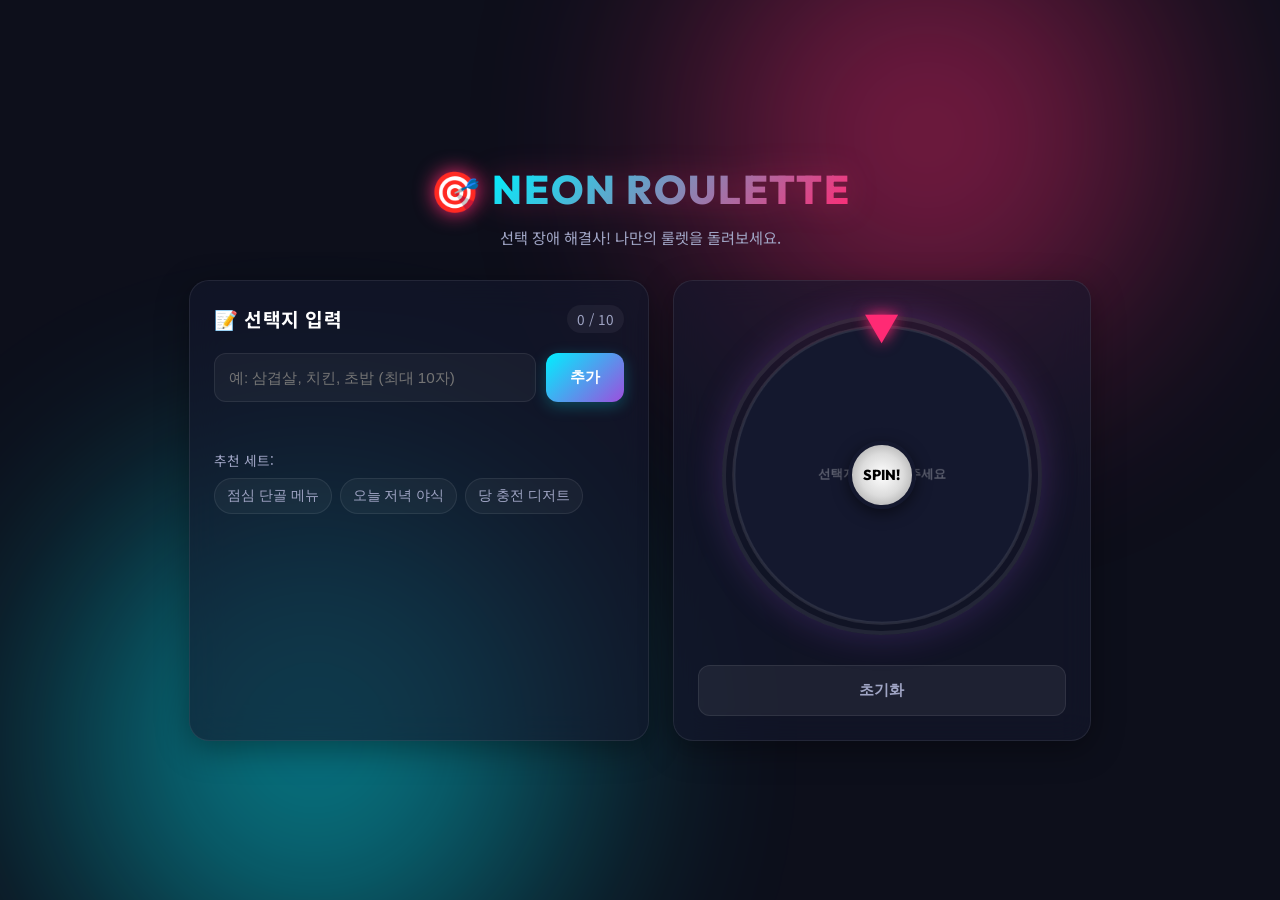
==== index.html @ 4421aa57 "Initial commit - 네온 커스텀 룰렛 푸드픽커" ====
<!DOCTYPE html>
<html lang="ko">
<head>
  <meta charset="UTF-8">
  <meta name="viewport" content="width=device-width, initial-scale=1.0">
  <title>네온 커스텀 룰렛 - 오늘 뭐 먹지?</title>
  <!-- Google Fonts -->
  <link rel="preconnect" href="https://fonts.googleapis.com">
  <link rel="preconnect" href="https://fonts.gstatic.com" crossorigin>
  <link href="https://fonts.googleapis.com/css2?family=Outfit:wght@300;400;600;800&family=Noto+Sans+KR:wght@300;400;700;900&display=swap" rel="stylesheet">
  <link rel="stylesheet" href="style.css">
</head>
<body>
  <div class="glass-bg-container">
    <div class="glow-orb orb-1"></div>
    <div class="glow-orb orb-2"></div>
  </div>

  <div class="app-container">
    <header class="app-header">
      <div class="logo">
        <span class="emoji">🎯</span>
        <h1>NEON ROULETTE</h1>
      </div>
      <p class="subtitle">선택 장애 해결사! 나만의 룰렛을 돌려보세요.</p>
    </header>

    <main class="main-content">
      <!-- Input Section -->
      <section class="setup-section glass-panel">
        <div class="panel-header">
          <h2>📝 선택지 입력</h2>
          <span class="counter" id="item-count">0 / 10</span>
        </div>
        
        <div class="input-group">
          <input type="text" id="menu-input" placeholder="예: 삼겹살, 치킨, 초밥 (최대 10자)" maxlength="10">
          <button id="add-btn" class="btn btn-primary">추가</button>
        </div>

        <ul class="menu-list" id="menu-list">
          <!-- Dynamically added items go here -->
        </ul>

        <div class="preset-container">
          <span class="preset-label">추천 세트:</span>
          <div class="preset-tags">
            <button class="preset-tag" data-preset="lunch">점심 단골 메뉴</button>
            <button class="preset-tag" data-preset="dinner">오늘 저녁 야식</button>
            <button class="preset-tag" data-preset="snack">당 충전 디저트</button>
          </div>
        </div>
      </section>

      <!-- Roulette Section -->
      <section class="wheel-section glass-panel">
        <div class="wheel-container">
          <div class="wheel-pointer">▼</div>
          <canvas id="wheel-canvas" width="400" height="400"></canvas>
          <button id="spin-btn" class="wheel-center-btn">SPIN!</button>
        </div>

        <div class="action-buttons">
          <button id="reset-btn" class="btn btn-secondary">초기화</button>
          <button id="share-btn" class="btn btn-share" style="display: none;">결과 공유</button>
        </div>
      </section>
    </main>
  </div>

  <!-- Result Modal -->
  <div class="modal" id="result-modal">
    <div class="modal-content glass-panel">
      <div class="modal-header">
        <span class="celebrate-emoji">🎉</span>
        <h2>오늘의 선택!</h2>
      </div>
      <div class="result-display" id="result-name">짜장면</div>
      <p class="result-message">고민하지 말고 바로 맛있게 드세요!</p>
      
      <!-- Partner Recommendation -->
      <div class="partners-recommend" id="partners-section">
        <p class="rec-title">🛒 오늘 요리해 볼까요?</p>
        <a href="#" id="rec-link" target="_blank" class="rec-btn">
          <span id="rec-item-name">밀키트</span> 로켓프레시 최저가 보기 ➔
        </a>
      </div>

      <div class="modal-footer">
        <button id="close-modal" class="btn btn-primary">다시 돌리기</button>
      </div>
    </div>
  </div>

  <!-- JS -->
  <script src="app.js"></script>
</body>
</html>
---- style.css ----
:root {
  --bg-color: #0d0f1b;
  --panel-bg: rgba(20, 24, 46, 0.6);
  --border: rgba(255, 255, 255, 0.08);
  --neon-pink: #ff2a74;
  --neon-blue: #00f0ff;
  --neon-purple: #9d4edd;
  --text: #ffffff;
  --muted: #a0a5c5;
  --shadow: 0 8px 32px 0 rgba(0, 0, 0, 0.37);
  --r: 20px;
  --font-title: 'Outfit', 'Noto Sans KR', sans-serif;
  --font-body: 'Noto Sans KR', sans-serif;
}

* {
  margin: 0;
  padding: 0;
  box-sizing: border-box;
}

body {
  background-color: var(--bg-color);
  color: var(--text);
  font-family: var(--font-body);
  min-height: 100vh;
  display: flex;
  justify-content: center;
  align-items: center;
  overflow-x: hidden;
  position: relative;
}

/* Glassmorphism Background Orbs */
.glass-bg-container {
  position: fixed;
  top: 0;
  left: 0;
  width: 100vw;
  height: 100vh;
  z-index: -1;
  overflow: hidden;
}

.glow-orb {
  position: absolute;
  border-radius: 50%;
  filter: blur(120px);
  opacity: 0.45;
  animation: orbFloat 20s infinite alternate ease-in-out;
}

.orb-1 {
  width: 450px;
  height: 450px;
  background: var(--neon-pink);
  top: -10%;
  right: 10%;
}

.orb-2 {
  width: 500px;
  height: 500px;
  background: var(--neon-blue);
  bottom: -10%;
  left: 5%;
  animation-delay: -5s;
}

@keyframes orbFloat {
  0% { transform: translate(0, 0) scale(1); }
  100% { transform: translate(50px, 30px) scale(1.15); }
}

/* App Container */
.app-container {
  width: 100%;
  max-width: 950px;
  padding: 24px;
  display: flex;
  flex-direction: column;
  gap: 24px;
  z-index: 1;
}

.app-header {
  text-align: center;
  margin-bottom: 8px;
}

.logo {
  display: inline-flex;
  align-items: center;
  gap: 12px;
  margin-bottom: 8px;
}

.logo .emoji {
  font-size: 2.5rem;
  filter: drop-shadow(0 0 10px var(--neon-pink));
}

.logo h1 {
  font-family: var(--font-title);
  font-size: 2.5rem;
  font-weight: 800;
  letter-spacing: 2px;
  background: linear-gradient(135deg, var(--neon-blue), var(--neon-pink));
  -webkit-background-clip: text;
  -webkit-text-fill-color: transparent;
  filter: drop-shadow(0 0 15px rgba(255, 42, 116, 0.3));
}

.subtitle {
  color: var(--muted);
  font-size: 0.95rem;
}

/* Main Content */
.main-content {
  display: grid;
  grid-template-columns: 1.1fr 1fr;
  gap: 24px;
}

@media (max-width: 768px) {
  .main-content {
    grid-template-columns: 1fr;
  }
}

/* Glass Panels */
.glass-panel {
  background: var(--panel-bg);
  backdrop-filter: blur(16px);
  -webkit-backdrop-filter: blur(16px);
  border: 1px solid var(--border);
  border-radius: var(--r);
  padding: 24px;
  box-shadow: var(--shadow);
  display: flex;
  flex-direction: column;
  gap: 20px;
}

.panel-header {
  display: flex;
  justify-content: space-between;
  align-items: center;
}

.panel-header h2 {
  font-size: 1.2rem;
  font-weight: 700;
  letter-spacing: 0.5px;
}

.counter {
  font-size: 0.85rem;
  color: var(--muted);
  background: rgba(255, 255, 255, 0.05);
  padding: 4px 10px;
  border-radius: 20px;
}

/* Setup Section */
.input-group {
  display: flex;
  gap: 10px;
}

.input-group input {
  flex: 1;
  background: rgba(255, 255, 255, 0.04);
  border: 1px solid var(--border);
  border-radius: 12px;
  padding: 14px;
  color: #fff;
  font-size: 0.95rem;
  outline: none;
  transition: all 0.3s ease;
}

.input-group input:focus {
  border-color: var(--neon-blue);
  box-shadow: 0 0 10px rgba(0, 240, 255, 0.2);
}

/* Buttons */
.btn {
  border: none;
  border-radius: 12px;
  font-size: 0.95rem;
  font-weight: 700;
  cursor: pointer;
  transition: all 0.3s ease;
  display: inline-flex;
  justify-content: center;
  align-items: center;
}

.btn-primary {
  background: linear-gradient(135deg, var(--neon-blue), var(--neon-purple));
  color: #fff;
  padding: 14px 24px;
  box-shadow: 0 4px 15px rgba(0, 240, 255, 0.25);
}

.btn-primary:hover {
  transform: translateY(-2px);
  box-shadow: 0 6px 20px rgba(0, 240, 255, 0.4);
}

.btn-secondary {
  background: rgba(255, 255, 255, 0.06);
  color: var(--muted);
  padding: 14px 20px;
  border: 1px solid var(--border);
}

.btn-secondary:hover {
  background: rgba(255, 255, 255, 0.1);
  color: #fff;
}

/* Menu List */
.menu-list {
  list-style: none;
  display: flex;
  flex-direction: column;
  gap: 8px;
  max-height: 250px;
  overflow-y: auto;
  padding-right: 4px;
}

.menu-list::-webkit-scrollbar {
  width: 6px;
}

.menu-list::-webkit-scrollbar-thumb {
  background: rgba(255, 255, 255, 0.1);
  border-radius: 10px;
}

.menu-item {
  display: flex;
  justify-content: space-between;
  align-items: center;
  background: rgba(255, 255, 255, 0.03);
  border: 1px solid var(--border);
  padding: 10px 14px;
  border-radius: 10px;
  animation: slideIn 0.3s ease forwards;
}

@keyframes slideIn {
  from { opacity: 0; transform: translateY(10px); }
  to { opacity: 1; transform: translateY(0); }
}

.menu-item-text {
  font-size: 0.95rem;
}

.delete-btn {
  background: transparent;
  border: none;
  color: rgba(255, 255, 255, 0.3);
  font-size: 1.1rem;
  cursor: pointer;
  transition: color 0.2s;
  line-height: 1;
}

.delete-btn:hover {
  color: var(--neon-pink);
}

/* Presets */
.preset-container {
  margin-top: 8px;
}

.preset-label {
  font-size: 0.85rem;
  color: var(--muted);
  display: block;
  margin-bottom: 8px;
}

.preset-tags {
  display: flex;
  flex-wrap: wrap;
  gap: 8px;
}

.preset-tag {
  background: rgba(255, 255, 255, 0.04);
  border: 1px solid var(--border);
  color: var(--muted);
  padding: 8px 12px;
  border-radius: 20px;
  font-size: 0.85rem;
  cursor: pointer;
  transition: all 0.2s ease;
}

.preset-tag:hover {
  background: rgba(255, 255, 255, 0.08);
  border-color: var(--neon-blue);
  color: #fff;
}

/* Wheel Section */
.wheel-section {
  justify-content: center;
  align-items: center;
}

.wheel-container {
  position: relative;
  width: 320px;
  height: 320px;
  margin: 10px auto;
}

.wheel-pointer {
  position: absolute;
  top: -15px;
  left: 50%;
  transform: translateX(-50%);
  font-size: 2.2rem;
  color: var(--neon-pink);
  z-index: 10;
  text-shadow: 0 0 15px var(--neon-pink);
}

#wheel-canvas {
  width: 100%;
  height: 100%;
  border-radius: 50%;
  box-shadow: 0 0 35px rgba(157, 78, 221, 0.25);
  border: 4px solid var(--border);
}

.wheel-center-btn {
  position: absolute;
  top: 50%;
  left: 50%;
  transform: translate(-50%, -50%);
  width: 68px;
  height: 68px;
  background: radial-gradient(circle, #fff 0%, #dcdcdc 50%, #999 100%);
  border: 4px solid #14182e;
  border-radius: 50%;
  font-weight: 800;
  font-family: var(--font-title);
  font-size: 0.9rem;
  color: #000;
  cursor: pointer;
  box-shadow: 0 4px 15px rgba(0, 0, 0, 0.5);
  transition: transform 0.1s;
  z-index: 5;
}

.wheel-center-btn:active {
  transform: translate(-50%, -50%) scale(0.95);
}

.action-buttons {
  display: flex;
  gap: 12px;
  width: 100%;
}

.action-buttons .btn {
  flex: 1;
}

/* Modal */
.modal {
  position: fixed;
  top: 0;
  left: 0;
  width: 100vw;
  height: 100vh;
  background: rgba(13, 15, 27, 0.85);
  z-index: 100;
  display: flex;
  justify-content: center;
  align-items: center;
  opacity: 0;
  pointer-events: none;
  transition: opacity 0.4s ease;
}

.modal.show {
  opacity: 1;
  pointer-events: auto;
}

.modal-content {
  width: 90%;
  max-width: 420px;
  text-align: center;
  animation: modalPop 0.4s cubic-bezier(0.175, 0.885, 0.32, 1.275) forwards;
}

@keyframes modalPop {
  from { transform: scale(0.85); opacity: 0; }
  to { transform: scale(1); opacity: 1; }
}

.celebrate-emoji {
  font-size: 3rem;
  display: block;
  margin-bottom: 10px;
  filter: drop-shadow(0 0 10px var(--neon-pink));
}

.result-display {
  font-size: 2.2rem;
  font-weight: 900;
  background: linear-gradient(135deg, var(--neon-blue), var(--neon-pink));
  -webkit-background-clip: text;
  -webkit-text-fill-color: transparent;
  margin: 15px 0;
  text-shadow: 0 0 12px rgba(255, 42, 116, 0.25);
}

.result-message {
  color: var(--muted);
  font-size: 0.95rem;
}

/* Partner recommendation */
.partners-recommend {
  margin-top: 15px;
  background: rgba(255, 255, 255, 0.03);
  border: 1px solid var(--border);
  padding: 16px;
  border-radius: 12px;
}

.rec-title {
  font-size: 0.85rem;
  color: var(--muted);
  margin-bottom: 8px;
}

.rec-btn {
  display: inline-block;
  background: linear-gradient(135deg, rgba(255, 42, 116, 0.1), rgba(0, 240, 255, 0.1));
  border: 1px solid var(--neon-blue);
  color: #fff;
  padding: 10px 14px;
  border-radius: 8px;
  text-decoration: none;
  font-size: 0.9rem;
  font-weight: 700;
  transition: all 0.2s;
  width: 100%;
}

.rec-btn:hover {
  background: linear-gradient(135deg, rgba(255, 42, 116, 0.2), rgba(0, 240, 255, 0.2));
  transform: translateY(-1px);
}

#rec-item-name {
  color: var(--neon-blue);
}

.modal-footer {
  margin-top: 10px;
}

.modal-footer .btn {
  width: 100%;
}
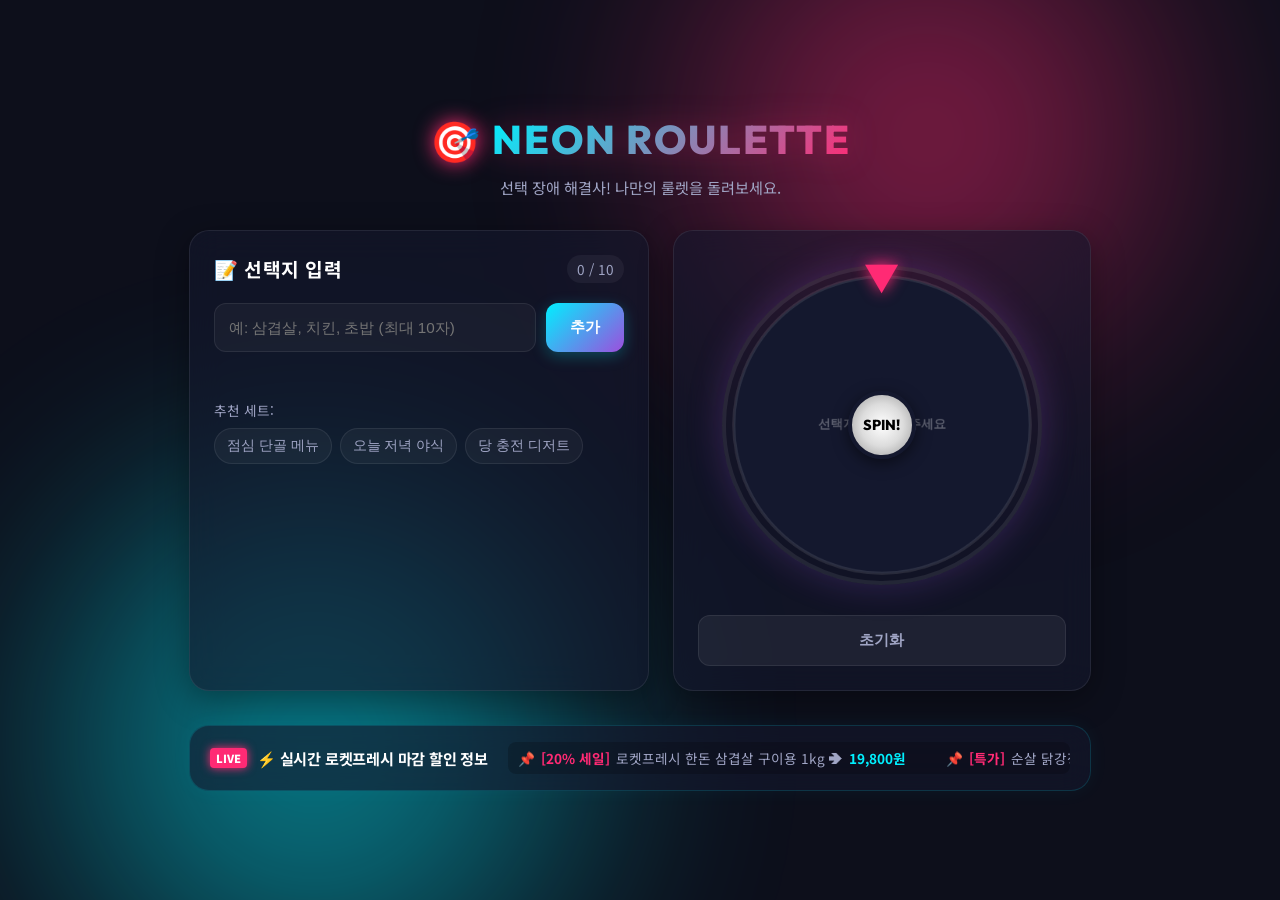
==== commit 9c0b9a23: "Add Coupang partners integration: Result link and rolling banner widget" ====
--- a/index.html
+++ b/index.html
@@ -66,6 +66,19 @@
         </div>
       </section>
     </main>
+
+    <!-- Bottom Rolling Coupang Banner Widget -->
+    <footer class="app-footer-widget glass-panel">
+      <div class="widget-header">
+        <span class="badge">LIVE</span>
+        <h3>⚡ 실시간 로켓프레시 마감 할인 정보</h3>
+      </div>
+      <div class="rolling-container">
+        <div class="rolling-track" id="rolling-track">
+          <!-- Dynamically populated links -->
+        </div>
+      </div>
+    </footer>
   </div>
 
   <!-- Result Modal -->
--- a/style.css
+++ b/style.css
@@ -479,3 +479,103 @@
 .modal-footer .btn {
   width: 100%;
 }
+
+/* Coupang Bottom Rolling Widget CSS */
+.app-footer-widget {
+  margin-top: 10px;
+  padding: 16px 20px;
+  flex-direction: row;
+  align-items: center;
+  gap: 20px;
+  justify-content: space-between;
+  border: 1px solid rgba(0, 240, 255, 0.15);
+  box-shadow: 0 0 20px rgba(0, 240, 255, 0.05);
+}
+
+@media (max-width: 768px) {
+  .app-footer-widget {
+    flex-direction: column;
+    align-items: flex-start;
+    gap: 12px;
+  }
+}
+
+.widget-header {
+  display: flex;
+  align-items: center;
+  gap: 10px;
+  min-width: 250px;
+}
+
+.widget-header h3 {
+  font-size: 0.95rem;
+  font-weight: 700;
+  letter-spacing: -0.2px;
+}
+
+.badge {
+  background: var(--neon-pink);
+  color: #fff;
+  font-size: 0.7rem;
+  font-weight: 900;
+  padding: 2px 6px;
+  border-radius: 4px;
+  animation: pulse 1.5s infinite;
+  box-shadow: 0 0 10px var(--neon-pink);
+}
+
+@keyframes pulse {
+  0% { opacity: 0.6; }
+  50% { opacity: 1; }
+  100% { opacity: 0.6; }
+}
+
+.rolling-container {
+  flex: 1;
+  width: 100%;
+  overflow: hidden;
+  position: relative;
+  height: 32px;
+  display: flex;
+  align-items: center;
+  background: rgba(0, 0, 0, 0.2);
+  border-radius: 8px;
+  padding: 0 10px;
+}
+
+.rolling-track {
+  display: flex;
+  gap: 40px;
+  position: absolute;
+  white-space: nowrap;
+  animation: marquee 25s linear infinite;
+}
+
+.rolling-track:hover {
+  animation-play-state: paused;
+}
+
+.rolling-item {
+  color: var(--muted);
+  text-decoration: none;
+  font-size: 0.85rem;
+  display: inline-flex;
+  align-items: center;
+  gap: 6px;
+  transition: color 0.2s;
+}
+
+.rolling-item:hover {
+  color: var(--neon-blue);
+}
+
+.rolling-item .highlight {
+  color: var(--neon-pink);
+  font-weight: 700;
+}
+
+@keyframes marquee {
+  0% { transform: translateX(0); }
+  100% { transform: translateX(-50%); }
+}
+
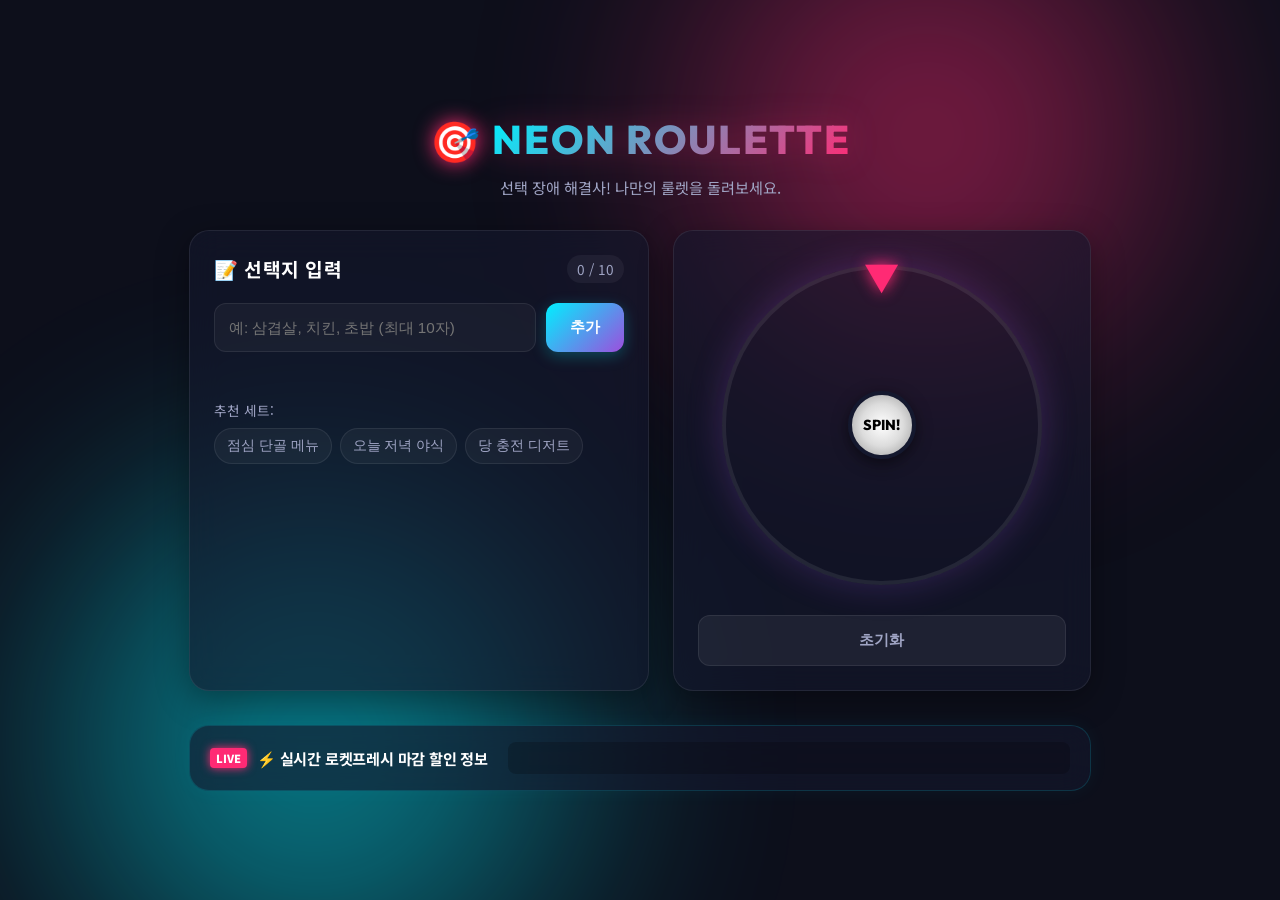
==== commit 666fe8ba: "feat: add PWA support for PWABuilder" ====
--- a/index.html
+++ b/index.html
@@ -4,6 +4,20 @@
   <meta charset="UTF-8">
   <meta name="viewport" content="width=device-width, initial-scale=1.0">
   <title>네온 커스텀 룰렛 - 오늘 뭐 먹지?</title>
+  
+  <!-- PWA Setup -->
+  <link rel="manifest" href="./manifest.json">
+  <meta name="theme-color" content="#a855f7">
+  <link rel="icon" href="./icon.svg" type="image/svg+xml">
+  <link rel="apple-touch-icon" href="./icon.svg">
+  <script>
+    if ('serviceWorker' in navigator) {
+      window.addEventListener('load', () => {
+        navigator.serviceWorker.register('./sw.js');
+      });
+    }
+  </script>
+
   <!-- Google Fonts -->
   <link rel="preconnect" href="https://fonts.googleapis.com">
   <link rel="preconnect" href="https://fonts.gstatic.com" crossorigin>
